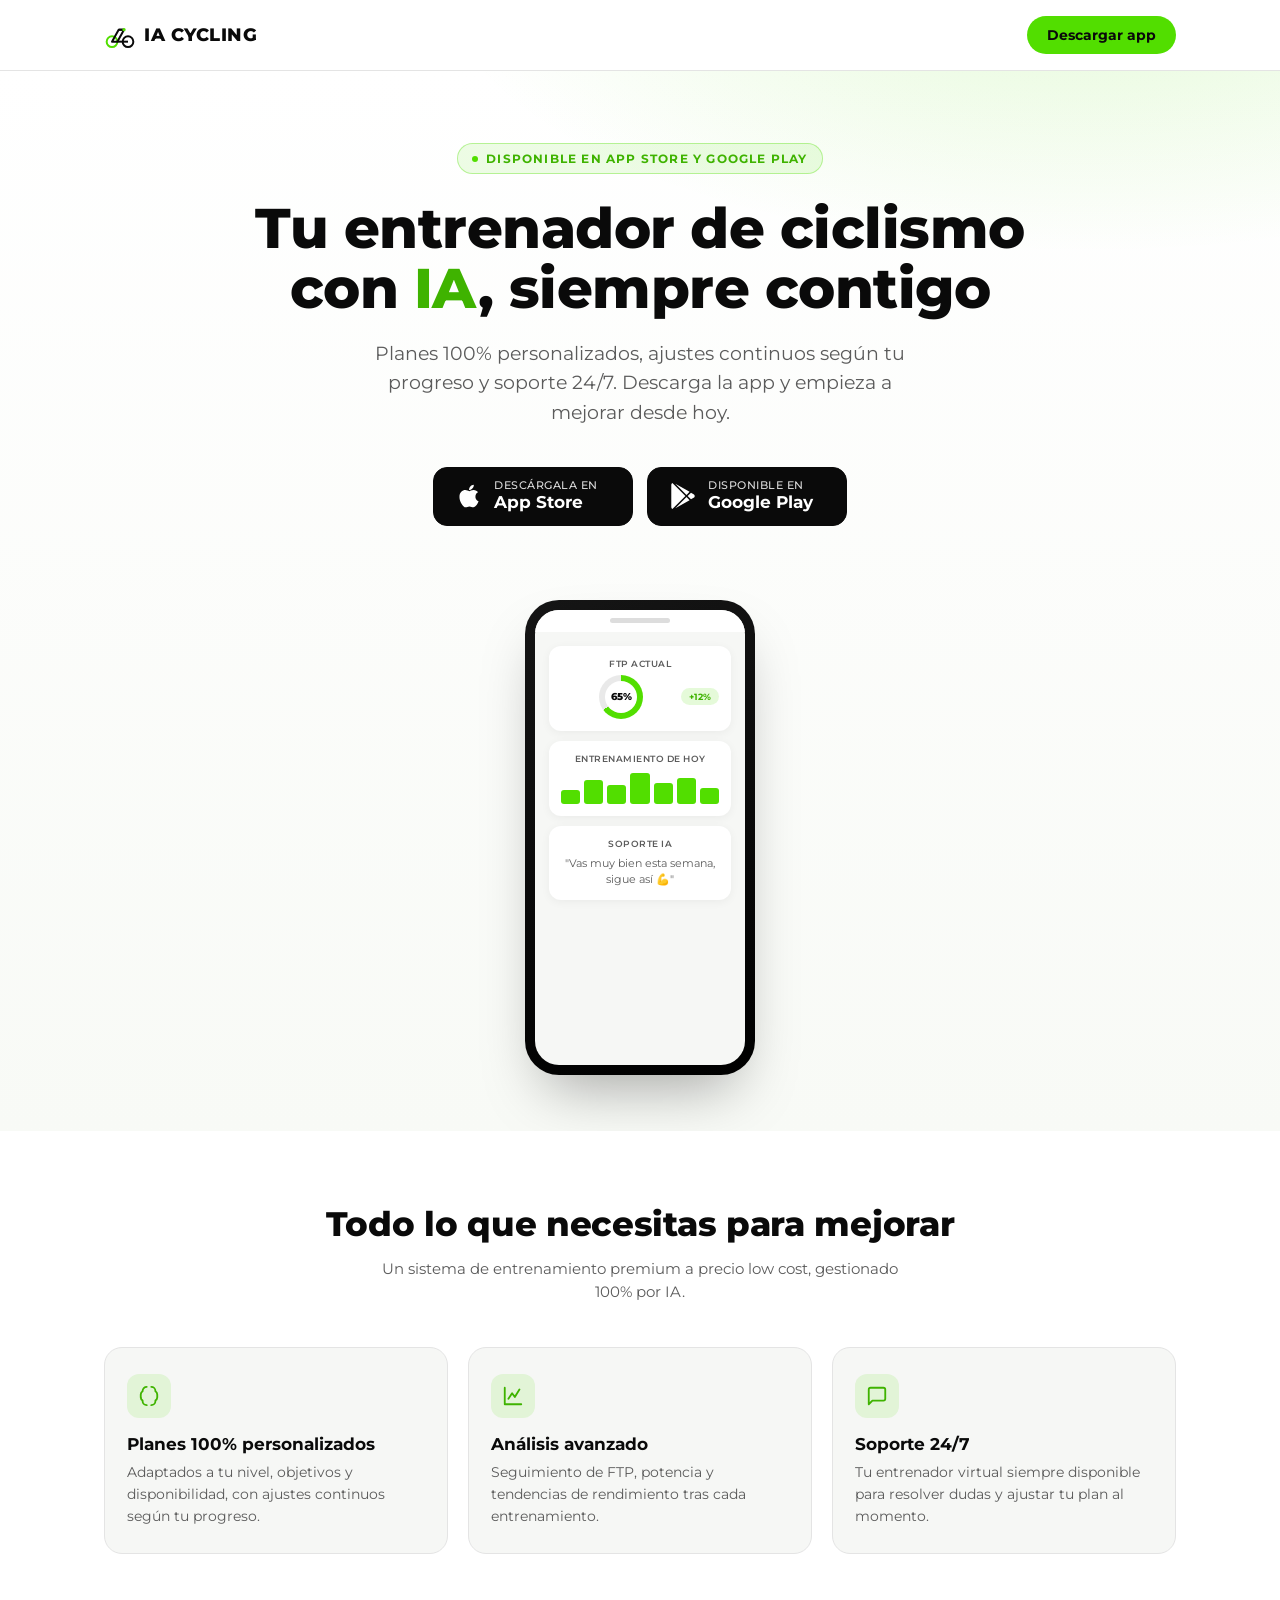
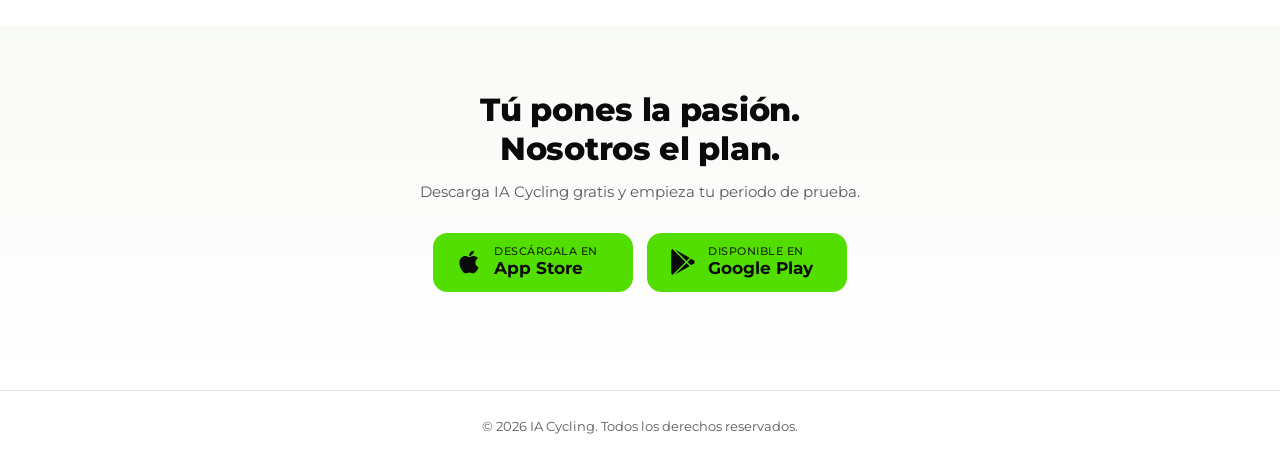
==== index.html @ 60f99b57 "Add files via upload" ====
<!DOCTYPE html>
<html lang="es">
<head>
<meta charset="UTF-8">
<meta name="viewport" content="width=device-width, initial-scale=1.0">
<title>IA Cycling — Descarga la app</title>
<meta name="description" content="Tu entrenador de ciclismo con IA, siempre contigo. Descarga IA Cycling en App Store o Google Play.">
<link rel="preconnect" href="https://fonts.googleapis.com">
<link rel="preconnect" href="https://fonts.gstatic.com" crossorigin>
<link href="https://fonts.googleapis.com/css2?family=Montserrat:wght@400;500;600;700;800;900&display=swap" rel="stylesheet">
<style>
  :root{
    --green:#52DE00;
    --green-dark:#3fb300;
    --black:#0a0a0a;
    --gray-900:#111111;
    --gray-600:#5b5b5b;
    --gray-300:#e4e4e4;
    --gray-100:#f6f7f5;
    --white:#ffffff;
  }
  *{box-sizing:border-box;margin:0;padding:0;}
  html{scroll-behavior:smooth;}
  body{
    font-family:'Montserrat',sans-serif;
    background:var(--white);
    color:var(--black);
    -webkit-font-smoothing:antialiased;
  }
  img{max-width:100%;display:block;}
  a{text-decoration:none;color:inherit;}

  .container{max-width:1120px;margin:0 auto;padding:0 24px;}

  /* Header */
  header{
    position:sticky;top:0;z-index:50;
    background:rgba(255,255,255,0.92);
    backdrop-filter:blur(10px);
    border-bottom:1px solid var(--gray-300);
  }
  .nav{display:flex;align-items:center;justify-content:space-between;padding:16px 24px;max-width:1120px;margin:0 auto;}
  .logo{display:flex;align-items:center;gap:8px;font-weight:800;font-size:18px;letter-spacing:0.5px;}
  .logo-icon{width:32px;height:32px;flex-shrink:0;}
  .nav-cta{
    background:var(--green);
    color:var(--black);
    font-weight:700;
    font-size:14px;
    padding:10px 20px;
    border-radius:999px;
    transition:transform .15s ease, box-shadow .15s ease;
  }
  .nav-cta:hover{transform:translateY(-1px);box-shadow:0 8px 20px rgba(82,222,0,.35);}

  /* Hero */
  .hero{
    position:relative;
    padding:72px 0 56px;
    overflow:hidden;
    background:
      radial-gradient(1100px 480px at 85% -10%, rgba(82,222,0,0.16), transparent 60%),
      linear-gradient(180deg, #ffffff 0%, #f8faf6 100%);
  }
  .hero-inner{max-width:1120px;margin:0 auto;padding:0 24px;text-align:center;}
  .eyebrow{
    display:inline-flex;align-items:center;gap:8px;
    font-size:12px;font-weight:700;letter-spacing:1.2px;text-transform:uppercase;
    color:var(--green-dark);
    background:rgba(82,222,0,0.1);
    border:1px solid rgba(82,222,0,0.35);
    padding:7px 14px;border-radius:999px;
    margin-bottom:24px;
  }
  .eyebrow-dot{width:6px;height:6px;border-radius:50%;background:var(--green);}
  h1{
    font-size:clamp(32px,5.2vw,56px);
    font-weight:800;
    line-height:1.08;
    letter-spacing:-0.5px;
    margin-bottom:20px;
  }
  h1 .accent{color:var(--green-dark);}
  .hero p.sub{
    font-size:clamp(15px,1.9vw,19px);
    color:var(--gray-600);
    max-width:560px;
    margin:0 auto 40px;
    line-height:1.55;
  }

  /* Store buttons */
  .store-row{
    display:flex;gap:14px;justify-content:center;flex-wrap:wrap;margin-bottom:18px;
  }
  .store-btn{
    display:flex;align-items:center;gap:12px;
    background:var(--black);
    color:var(--white);
    padding:12px 22px;
    border-radius:14px;
    min-width:200px;
    border:1px solid var(--black);
    transition:transform .15s ease, background .15s ease;
  }
  .store-btn:hover{transform:translateY(-2px);background:#1a1a1a;}
  .store-btn.recommended{
    background:var(--green);
    color:var(--black);
    border-color:var(--green);
  }
  .store-btn.recommended:hover{background:var(--green-dark);}
  .store-btn svg{width:26px;height:26px;flex-shrink:0;}
  .store-btn .store-text{text-align:left;line-height:1.2;}
  .store-btn .store-text small{display:block;font-size:10.5px;font-weight:500;opacity:.85;text-transform:uppercase;letter-spacing:.5px;}
  .store-btn .store-text strong{display:block;font-size:16.5px;font-weight:700;}

  .detect-note{
    font-size:13px;color:var(--gray-600);
    display:flex;align-items:center;justify-content:center;gap:6px;
  }
  .detect-note strong{color:var(--black);}

  /* Phone mock */
  .hero-visual{
    margin-top:56px;display:flex;justify-content:center;
  }
  .phone{
    width:230px;
    border-radius:34px;
    background:linear-gradient(160deg,#151515,#000);
    padding:10px;
    box-shadow:0 30px 60px -20px rgba(0,0,0,0.35);
  }
  .phone-screen{
    background:var(--gray-100);
    border-radius:24px;
    overflow:hidden;
    aspect-ratio:9/19.5;
    display:flex;flex-direction:column;
  }
  .phone-bar{height:22px;background:var(--white);display:flex;align-items:center;justify-content:center;}
  .phone-bar span{width:60px;height:5px;background:#ddd;border-radius:3px;}
  .phone-body{flex:1;padding:14px;display:flex;flex-direction:column;gap:10px;}
  .phone-card{background:var(--white);border-radius:12px;padding:12px;box-shadow:0 2px 10px rgba(0,0,0,.05);}
  .phone-card .label{font-size:9px;color:var(--gray-600);font-weight:600;text-transform:uppercase;letter-spacing:.5px;margin-bottom:6px;}
  .phone-card .ring{width:44px;height:44px;border-radius:50%;background:conic-gradient(var(--green) 65%, #e9e9e9 0);display:flex;align-items:center;justify-content:center;margin:0 auto;}
  .phone-card .ring-inner{width:32px;height:32px;border-radius:50%;background:var(--white);display:flex;align-items:center;justify-content:center;font-size:10px;font-weight:800;}
  .phone-bars{display:flex;align-items:end;gap:4px;height:34px;}
  .phone-bars i{flex:1;background:var(--green);border-radius:3px;display:block;}
  .phone-row{display:flex;justify-content:space-between;align-items:center;}
  .phone-pill{font-size:9px;font-weight:700;background:rgba(82,222,0,.15);color:var(--green-dark);padding:3px 8px;border-radius:999px;}

  /* Features */
  .features{padding:72px 0;background:var(--white);}
  .section-title{text-align:center;font-size:clamp(24px,3.4vw,34px);font-weight:800;margin-bottom:12px;letter-spacing:-0.3px;}
  .section-sub{text-align:center;color:var(--gray-600);max-width:520px;margin:0 auto 44px;font-size:15px;line-height:1.55;}
  .grid3{display:grid;grid-template-columns:repeat(3,1fr);gap:20px;}
  .card{
    background:var(--gray-100);
    border:1px solid var(--gray-300);
    border-radius:18px;
    padding:26px 22px;
    transition:transform .15s ease, box-shadow .15s ease;
  }
  .card:hover{transform:translateY(-4px);box-shadow:0 16px 32px -18px rgba(0,0,0,.18);}
  .card .icon{
    width:44px;height:44px;border-radius:12px;
    background:rgba(82,222,0,.12);
    display:flex;align-items:center;justify-content:center;
    margin-bottom:16px;
  }
  .card .icon svg{width:22px;height:22px;stroke:var(--green-dark);}
  .card h3{font-size:17px;font-weight:700;margin-bottom:8px;}
  .card p{font-size:14px;color:var(--gray-600);line-height:1.55;}

  /* Final CTA */
  .final-cta{
    padding:64px 0 80px;
    background:linear-gradient(180deg,#f8faf6 0%, #ffffff 100%);
    text-align:center;
  }
  .final-cta h2{font-size:clamp(24px,3.4vw,32px);font-weight:800;margin-bottom:14px;letter-spacing:-0.3px;}
  .final-cta p{color:var(--gray-600);font-size:15px;margin-bottom:32px;}

  footer{
    padding:28px 0;border-top:1px solid var(--gray-300);
    text-align:center;font-size:12.5px;color:var(--gray-600);
  }
  footer a{color:var(--gray-600);text-decoration:underline;text-underline-offset:2px;}

  @media (max-width:720px){
    .grid3{grid-template-columns:1fr;}
    .store-btn{min-width:0;flex:1 1 220px;}
  }
</style>
</head>
<body>

<header>
  <div class="nav">
    <div class="logo">
      <svg class="logo-icon" viewBox="0 0 48 48" fill="none" xmlns="http://www.w3.org/2000/svg">
        <circle cx="12" cy="34" r="8" stroke="#52DE00" stroke-width="3"/>
        <circle cx="36" cy="34" r="8" stroke="#0a0a0a" stroke-width="3"/>
        <path d="M12 34L22 16H30L20 34H12Z" stroke="#0a0a0a" stroke-width="3" stroke-linejoin="round"/>
        <path d="M22 16H30" stroke="#0a0a0a" stroke-width="3"/>
        <path d="M20 34H36" stroke="#0a0a0a" stroke-width="3"/>
        <circle cx="30" cy="16" r="2.5" fill="#52DE00"/>
      </svg>
      <span>IA&nbsp;CYCLING</span>
    </div>
    <a class="nav-cta" href="#descarga">Descargar app</a>
  </div>
</header>

<section class="hero">
  <div class="hero-inner">
    <span class="eyebrow"><span class="eyebrow-dot"></span>Disponible en App Store y Google Play</span>
    <h1>Tu entrenador de ciclismo<br>con <span class="accent">IA</span>, siempre contigo</h1>
    <p class="sub">Planes 100% personalizados, ajustes continuos según tu progreso y soporte 24/7. Descarga la app y empieza a mejorar desde hoy.</p>

    <div id="descarga" class="store-row">
      <a id="apple-btn" class="store-btn" href="https://apps.apple.com/us/app/ia-cycling/id6740517777" target="_blank" rel="noopener">
        <svg viewBox="0 0 384 512" fill="currentColor"><path d="M318.7 268.7c-.2-36.7 16.4-64.4 50-84.8-18.8-26.9-47.2-41.7-84.7-44.6-35.5-2.8-74.3 20.7-88.5 20.7-15 0-49.4-19.7-76.4-19.7C63.3 141.2 4 184.8 4 273.5q0 39.3 14.4 81.2c12.8 36.7 59 126.7 107.2 125.2 25.2-.6 43-17.9 75.8-17.9 31.8 0 48.3 17.9 76.4 17.9 48.6-.7 90.4-82.5 102.6-119.3-65.2-30.7-61.7-90-61.7-91.9zm-56.6-164.2c27.3-32.4 24.8-61.9 24-72.5-24.1 1.4-52 16.4-67.9 34.9-17.5 19.8-27.8 44.3-25.6 71.9 26.1 2 49.9-11.4 69.5-34.3z"/></svg>
        <span class="store-text"><small>Descárgala en</small><strong>App Store</strong></span>
      </a>
      <a id="google-btn" class="store-btn" href="https://play.google.com/store/apps/details?id=com.app.iacycling" target="_blank" rel="noopener">
        <svg viewBox="0 0 512 512" fill="currentColor"><path d="M325.3 234.3L104.6 13l280.8 161.2-60.1 60.1zM47 0C34 6.8 25.3 19.2 25.3 35.3v441.3c0 16.1 8.7 28.5 21.7 35.3l256.6-256L47 0zm425.2 225.6l-58.9-34.1-65.7 64.5 65.7 64.5 60.1-34.1c18-14.3 18-46.5-1.2-60.8zM104.6 499l280.8-161.2-60.1-60.1L104.6 499z"/></svg>
        <span class="store-text"><small>Disponible en</small><strong>Google Play</strong></span>
      </a>
    </div>
    <p class="detect-note" id="detect-note"></p>

    <div class="hero-visual">
      <div class="phone">
        <div class="phone-screen">
          <div class="phone-bar"><span></span></div>
          <div class="phone-body">
            <div class="phone-card">
              <div class="label">FTP actual</div>
              <div class="phone-row">
                <div class="ring"><div class="ring-inner">65%</div></div>
                <span class="phone-pill">+12%</span>
              </div>
            </div>
            <div class="phone-card">
              <div class="label">Entrenamiento de hoy</div>
              <div class="phone-bars">
                <i style="height:40%"></i><i style="height:70%"></i><i style="height:55%"></i>
                <i style="height:90%"></i><i style="height:60%"></i><i style="height:75%"></i><i style="height:45%"></i>
              </div>
            </div>
            <div class="phone-card">
              <div class="label">Soporte IA</div>
              <div style="font-size:11px;color:var(--gray-600);line-height:1.5;">"Vas muy bien esta semana, sigue así 💪"</div>
            </div>
          </div>
        </div>
      </div>
    </div>
  </div>
</section>

<section class="features">
  <div class="container">
    <h2 class="section-title">Todo lo que necesitas para mejorar</h2>
    <p class="section-sub">Un sistema de entrenamiento premium a precio low cost, gestionado 100% por IA.</p>
    <div class="grid3">
      <div class="card">
        <div class="icon"><svg viewBox="0 0 24 24" fill="none" stroke-width="2" stroke-linecap="round" stroke-linejoin="round"><path d="M9.5 2a4.5 4.5 0 0 0-4.5 4.5v.34A4.5 4.5 0 0 0 3 10.5v3A4.5 4.5 0 0 0 5 17v.5A4.5 4.5 0 0 0 9.5 22"/><path d="M14.5 2a4.5 4.5 0 0 1 4.5 4.5v.34A4.5 4.5 0 0 1 21 10.5v3A4.5 4.5 0 0 1 19 17v.5a4.5 4.5 0 0 1-4.5 4.5"/></svg></div>
        <h3>Planes 100% personalizados</h3>
        <p>Adaptados a tu nivel, objetivos y disponibilidad, con ajustes continuos según tu progreso.</p>
      </div>
      <div class="card">
        <div class="icon"><svg viewBox="0 0 24 24" fill="none" stroke-width="2" stroke-linecap="round" stroke-linejoin="round"><path d="M3 3v18h18"/><path d="M7 15l4-6 3 4 5-8"/></svg></div>
        <h3>Análisis avanzado</h3>
        <p>Seguimiento de FTP, potencia y tendencias de rendimiento tras cada entrenamiento.</p>
      </div>
      <div class="card">
        <div class="icon"><svg viewBox="0 0 24 24" fill="none" stroke-width="2" stroke-linecap="round" stroke-linejoin="round"><path d="M21 15a2 2 0 0 1-2 2H7l-4 4V5a2 2 0 0 1 2-2h14a2 2 0 0 1 2 2z"/></svg></div>
        <h3>Soporte 24/7</h3>
        <p>Tu entrenador virtual siempre disponible para resolver dudas y ajustar tu plan al momento.</p>
      </div>
    </div>
  </div>
</section>

<section class="final-cta">
  <div class="container">
    <h2>Tú pones la pasión.<br>Nosotros el plan.</h2>
    <p>Descarga IA Cycling gratis y empieza tu periodo de prueba.</p>
    <div class="store-row">
      <a class="store-btn recommended" href="https://apps.apple.com/us/app/ia-cycling/id6740517777" target="_blank" rel="noopener">
        <svg viewBox="0 0 384 512" fill="currentColor"><path d="M318.7 268.7c-.2-36.7 16.4-64.4 50-84.8-18.8-26.9-47.2-41.7-84.7-44.6-35.5-2.8-74.3 20.7-88.5 20.7-15 0-49.4-19.7-76.4-19.7C63.3 141.2 4 184.8 4 273.5q0 39.3 14.4 81.2c12.8 36.7 59 126.7 107.2 125.2 25.2-.6 43-17.9 75.8-17.9 31.8 0 48.3 17.9 76.4 17.9 48.6-.7 90.4-82.5 102.6-119.3-65.2-30.7-61.7-90-61.7-91.9zm-56.6-164.2c27.3-32.4 24.8-61.9 24-72.5-24.1 1.4-52 16.4-67.9 34.9-17.5 19.8-27.8 44.3-25.6 71.9 26.1 2 49.9-11.4 69.5-34.3z"/></svg>
        <span class="store-text"><small>Descárgala en</small><strong>App Store</strong></span>
      </a>
      <a class="store-btn recommended" href="https://play.google.com/store/apps/details?id=com.app.iacycling" target="_blank" rel="noopener">
        <svg viewBox="0 0 512 512" fill="currentColor"><path d="M325.3 234.3L104.6 13l280.8 161.2-60.1 60.1zM47 0C34 6.8 25.3 19.2 25.3 35.3v441.3c0 16.1 8.7 28.5 21.7 35.3l256.6-256L47 0zm425.2 225.6l-58.9-34.1-65.7 64.5 65.7 64.5 60.1-34.1c18-14.3 18-46.5-1.2-60.8zM104.6 499l280.8-161.2-60.1-60.1L104.6 499z"/></svg>
        <span class="store-text"><small>Disponible en</small><strong>Google Play</strong></span>
      </a>
    </div>
  </div>
</section>

<footer>
  <div class="container">
    &copy; <span id="year"></span> IA Cycling. Todos los derechos reservados.
  </div>
</footer>

<script>
  document.getElementById('year').textContent = new Date().getFullYear();

  // Deteccion de sistema operativo para resaltar la tienda correcta
  (function(){
    const ua = navigator.userAgent || navigator.vendor || window.opera;
    const isIOS = /iPad|iPhone|iPod/.test(ua) && !window.MSStream;
    const isAndroid = /android/i.test(ua);
    const note = document.getElementById('detect-note');
    const appleBtn = document.getElementById('apple-btn');
    const googleBtn = document.getElementById('google-btn');

    if(isIOS){
      appleBtn.classList.add('recommended');
      note.innerHTML = 'Hemos detectado que usas <strong>iPhone</strong> — te recomendamos App Store.';
    } else if(isAndroid){
      googleBtn.classList.add('recommended');
      note.innerHTML = 'Hemos detectado que usas <strong>Android</strong> — te recomendamos Google Play.';
    }
  })();
</script>

</body>
</html>
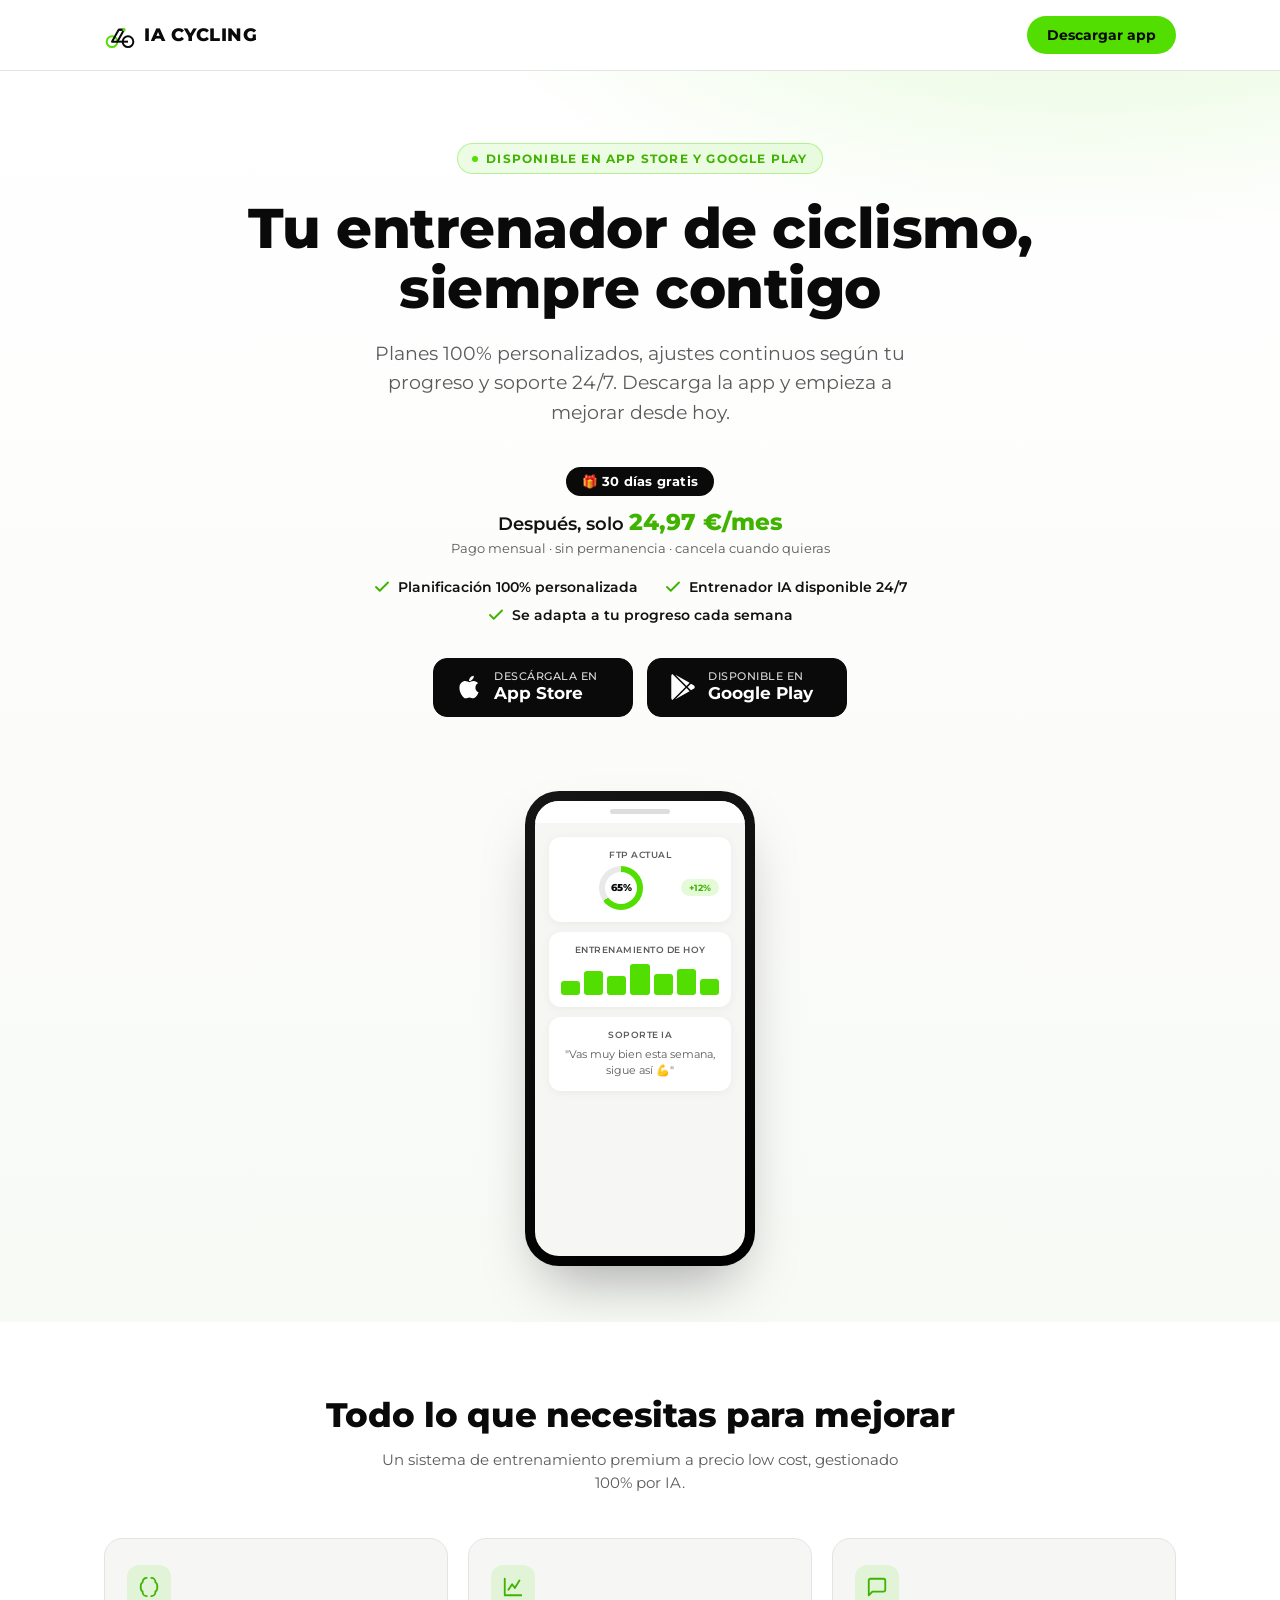
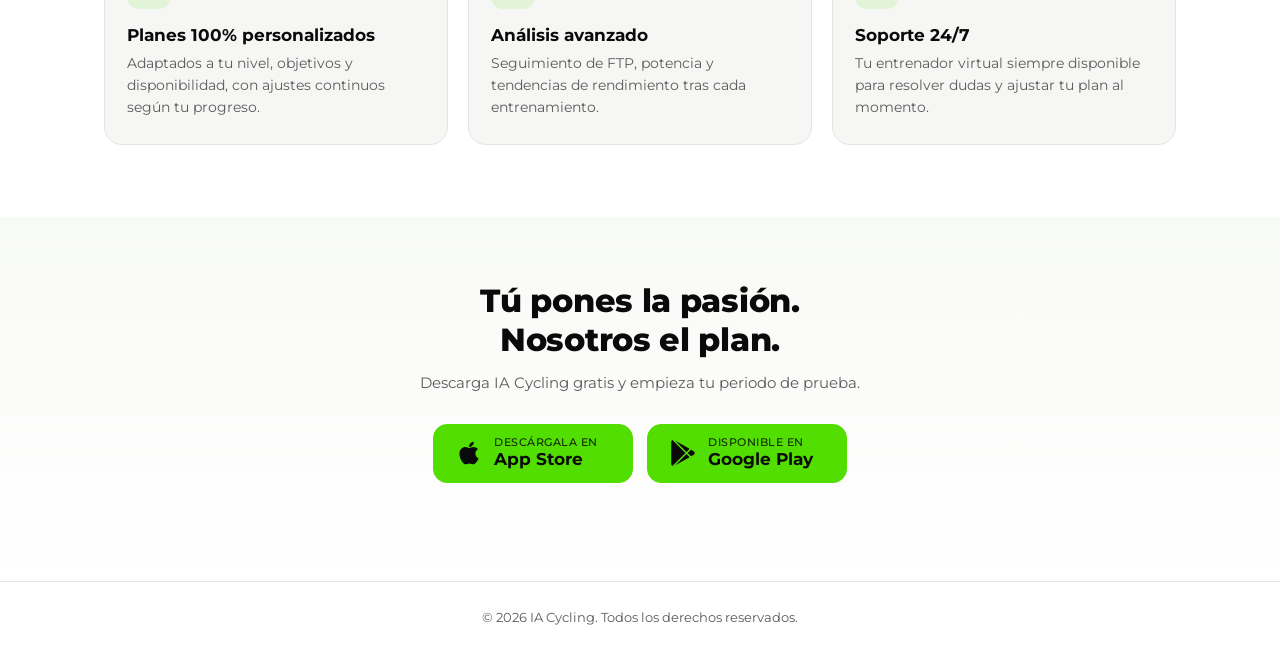
==== commit 563c3488: "Update hero copy: remove "con IA", add pricing and benefits" ====
--- a/index.html
+++ b/index.html
@@ -4,7 +4,7 @@
 <meta charset="UTF-8">
 <meta name="viewport" content="width=device-width, initial-scale=1.0">
 <title>IA Cycling — Descarga la app</title>
-<meta name="description" content="Tu entrenador de ciclismo con IA, siempre contigo. Descarga IA Cycling en App Store o Google Play.">
+<meta name="description" content="Tu entrenador de ciclismo, siempre contigo. Descarga IA Cycling en App Store o Google Play.">
 <link rel="preconnect" href="https://fonts.googleapis.com">
 <link rel="preconnect" href="https://fonts.gstatic.com" crossorigin>
 <link href="https://fonts.googleapis.com/css2?family=Montserrat:wght@400;500;600;700;800;900&display=swap" rel="stylesheet">
@@ -89,6 +89,32 @@
     line-height:1.55;
   }
 
+  /* Precio / prueba gratis */
+  .price-block{margin:0 auto 22px;}
+  .price-badge{
+    display:inline-block;
+    background:var(--black);
+    color:var(--white);
+    font-size:12.5px;font-weight:700;letter-spacing:.2px;
+    padding:7px 16px;border-radius:999px;
+    margin-bottom:12px;
+  }
+  .price-amount{font-size:18px;font-weight:600;color:var(--gray-900);margin-bottom:4px;}
+  .price-amount strong{color:var(--green-dark);font-size:23px;font-weight:800;}
+  .price-note{font-size:13px;color:var(--gray-600);}
+
+  /* Beneficios */
+  .benefits-list{
+    list-style:none;
+    display:flex;flex-wrap:wrap;justify-content:center;gap:10px 26px;
+    margin:22px auto 34px;max-width:640px;
+  }
+  .benefits-list li{
+    display:flex;align-items:center;gap:7px;
+    font-size:14px;font-weight:600;color:var(--gray-900);
+  }
+  .benefits-list li svg{width:18px;height:18px;flex-shrink:0;color:var(--green-dark);}
+
   /* Store buttons */
   .store-row{
     display:flex;gap:14px;justify-content:center;flex-wrap:wrap;margin-bottom:18px;
@@ -217,8 +243,20 @@
 <section class="hero">
   <div class="hero-inner">
     <span class="eyebrow"><span class="eyebrow-dot"></span>Disponible en App Store y Google Play</span>
-    <h1>Tu entrenador de ciclismo<br>con <span class="accent">IA</span>, siempre contigo</h1>
+    <h1>Tu entrenador de ciclismo,<br>siempre contigo</h1>
     <p class="sub">Planes 100% personalizados, ajustes continuos según tu progreso y soporte 24/7. Descarga la app y empieza a mejorar desde hoy.</p>
+
+    <div class="price-block">
+      <span class="price-badge">🎁 30 días gratis</span>
+      <p class="price-amount">Después, solo <strong>24,97&nbsp;€/mes</strong></p>
+      <p class="price-note">Pago mensual · sin permanencia · cancela cuando quieras</p>
+    </div>
+
+    <ul class="benefits-list">
+      <li><svg viewBox="0 0 24 24" fill="none" stroke="currentColor" stroke-width="2.5" stroke-linecap="round" stroke-linejoin="round"><path d="M20 6L9 17l-5-5"/></svg>Planificación 100% personalizada</li>
+      <li><svg viewBox="0 0 24 24" fill="none" stroke="currentColor" stroke-width="2.5" stroke-linecap="round" stroke-linejoin="round"><path d="M20 6L9 17l-5-5"/></svg>Entrenador IA disponible 24/7</li>
+      <li><svg viewBox="0 0 24 24" fill="none" stroke="currentColor" stroke-width="2.5" stroke-linecap="round" stroke-linejoin="round"><path d="M20 6L9 17l-5-5"/></svg>Se adapta a tu progreso cada semana</li>
+    </ul>
 
     <div id="descarga" class="store-row">
       <a id="apple-btn" class="store-btn" href="https://apps.apple.com/us/app/ia-cycling/id6740517777" target="_blank" rel="noopener">
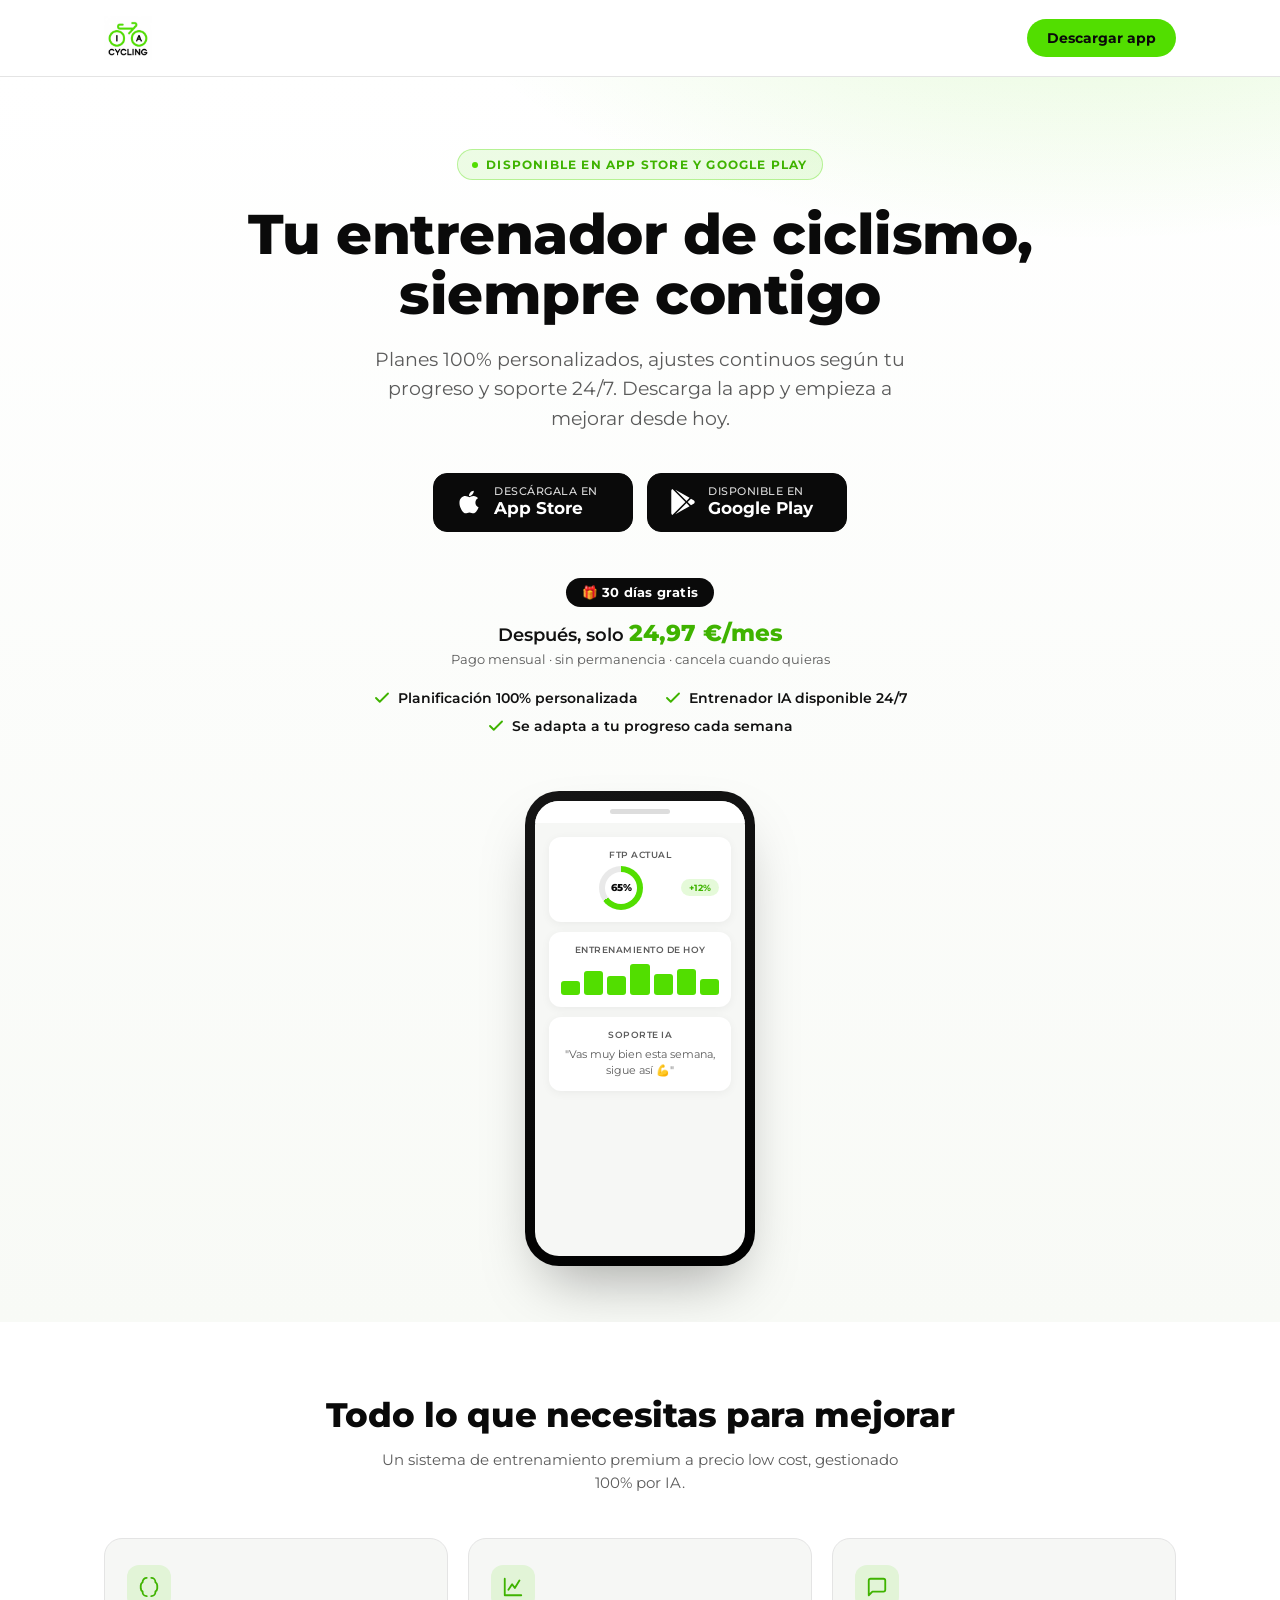
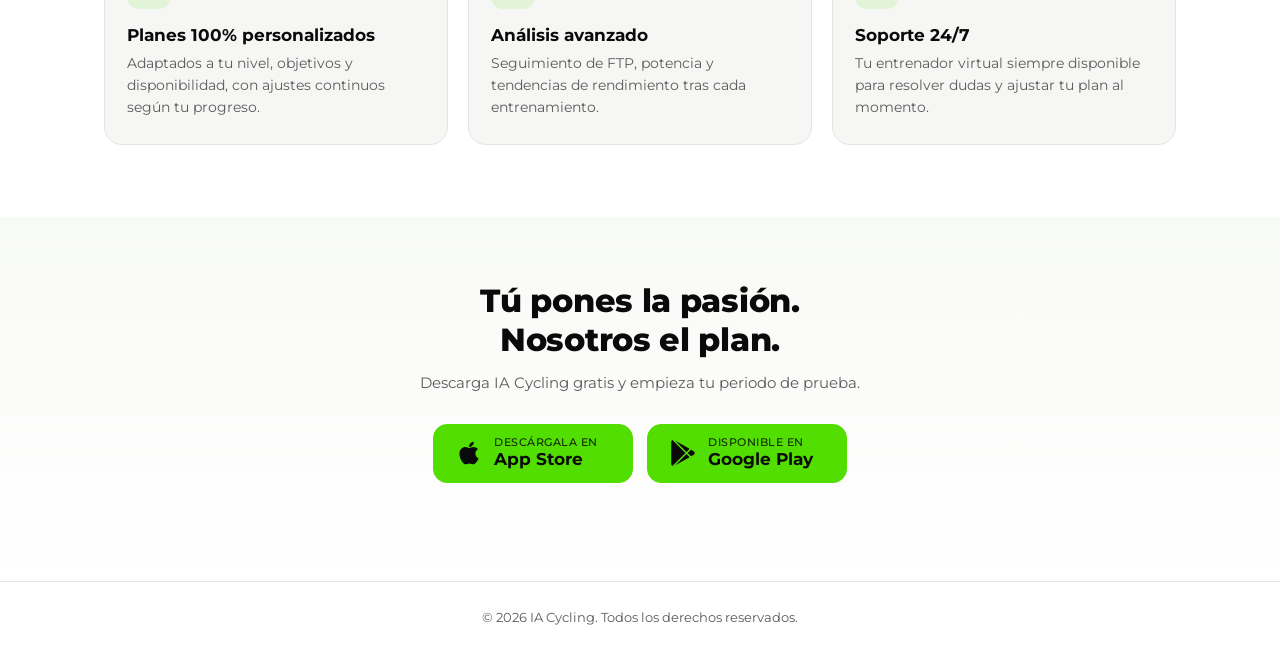
==== commit 4d328da0: "Add files via upload" ====
--- a/index.html
+++ b/index.html
@@ -8,6 +8,23 @@
 <link rel="preconnect" href="https://fonts.googleapis.com">
 <link rel="preconnect" href="https://fonts.gstatic.com" crossorigin>
 <link href="https://fonts.googleapis.com/css2?family=Montserrat:wght@400;500;600;700;800;900&display=swap" rel="stylesheet">
+<!-- Meta Pixel Code -->
+<script>
+!function(f,b,e,v,n,t,s)
+{if(f.fbq)return;n=f.fbq=function(){n.callMethod?
+n.callMethod.apply(n,arguments):n.queue.push(arguments)};
+if(!f._fbq)f._fbq=n;n.push=n;n.loaded=!0;n.version='2.0';
+n.queue=[];t=b.createElement(e);t.async=!0;
+t.src=v;s=b.getElementsByTagName(e)[0];
+s.parentNode.insertBefore(t,s)}(window, document,'script',
+'https://connect.facebook.net/en_US/fbevents.js');
+fbq('init', '1561308972395199');
+fbq('track', 'PageView');
+</script>
+<noscript><img height="1" width="1" style="display:none"
+src="https://www.facebook.com/tr?id=1561308972395199&ev=PageView&noscript=1"
+/></noscript>
+<!-- End Meta Pixel Code -->
 <style>
   :root{
     --green:#52DE00;
@@ -41,7 +58,7 @@
   }
   .nav{display:flex;align-items:center;justify-content:space-between;padding:16px 24px;max-width:1120px;margin:0 auto;}
   .logo{display:flex;align-items:center;gap:8px;font-weight:800;font-size:18px;letter-spacing:0.5px;}
-  .logo-icon{width:32px;height:32px;flex-shrink:0;}
+  .logo-icon{height:44px;width:auto;flex-shrink:0;display:block;}
   .nav-cta{
     background:var(--green);
     color:var(--black);
@@ -90,7 +107,7 @@
   }
 
   /* Precio / prueba gratis */
-  .price-block{margin:0 auto 22px;}
+  .price-block{margin:28px auto 22px;}
   .price-badge{
     display:inline-block;
     background:var(--black);
@@ -226,15 +243,7 @@
 <header>
   <div class="nav">
     <div class="logo">
-      <svg class="logo-icon" viewBox="0 0 48 48" fill="none" xmlns="http://www.w3.org/2000/svg">
-        <circle cx="12" cy="34" r="8" stroke="#52DE00" stroke-width="3"/>
-        <circle cx="36" cy="34" r="8" stroke="#0a0a0a" stroke-width="3"/>
-        <path d="M12 34L22 16H30L20 34H12Z" stroke="#0a0a0a" stroke-width="3" stroke-linejoin="round"/>
-        <path d="M22 16H30" stroke="#0a0a0a" stroke-width="3"/>
-        <path d="M20 34H36" stroke="#0a0a0a" stroke-width="3"/>
-        <circle cx="30" cy="16" r="2.5" fill="#52DE00"/>
-      </svg>
-      <span>IA&nbsp;CYCLING</span>
+      <img class="logo-icon" src="[data-uri]" alt="IA Cycling">
     </div>
     <a class="nav-cta" href="#descarga">Descargar app</a>
   </div>
@@ -245,18 +254,6 @@
     <span class="eyebrow"><span class="eyebrow-dot"></span>Disponible en App Store y Google Play</span>
     <h1>Tu entrenador de ciclismo,<br>siempre contigo</h1>
     <p class="sub">Planes 100% personalizados, ajustes continuos según tu progreso y soporte 24/7. Descarga la app y empieza a mejorar desde hoy.</p>
-
-    <div class="price-block">
-      <span class="price-badge">🎁 30 días gratis</span>
-      <p class="price-amount">Después, solo <strong>24,97&nbsp;€/mes</strong></p>
-      <p class="price-note">Pago mensual · sin permanencia · cancela cuando quieras</p>
-    </div>
-
-    <ul class="benefits-list">
-      <li><svg viewBox="0 0 24 24" fill="none" stroke="currentColor" stroke-width="2.5" stroke-linecap="round" stroke-linejoin="round"><path d="M20 6L9 17l-5-5"/></svg>Planificación 100% personalizada</li>
-      <li><svg viewBox="0 0 24 24" fill="none" stroke="currentColor" stroke-width="2.5" stroke-linecap="round" stroke-linejoin="round"><path d="M20 6L9 17l-5-5"/></svg>Entrenador IA disponible 24/7</li>
-      <li><svg viewBox="0 0 24 24" fill="none" stroke="currentColor" stroke-width="2.5" stroke-linecap="round" stroke-linejoin="round"><path d="M20 6L9 17l-5-5"/></svg>Se adapta a tu progreso cada semana</li>
-    </ul>
 
     <div id="descarga" class="store-row">
       <a id="apple-btn" class="store-btn" href="https://apps.apple.com/us/app/ia-cycling/id6740517777" target="_blank" rel="noopener">
@@ -269,6 +266,18 @@
       </a>
     </div>
     <p class="detect-note" id="detect-note"></p>
+
+    <div class="price-block">
+      <span class="price-badge">🎁 30 días gratis</span>
+      <p class="price-amount">Después, solo <strong>24,97&nbsp;€/mes</strong></p>
+      <p class="price-note">Pago mensual · sin permanencia · cancela cuando quieras</p>
+    </div>
+
+    <ul class="benefits-list">
+      <li><svg viewBox="0 0 24 24" fill="none" stroke="currentColor" stroke-width="2.5" stroke-linecap="round" stroke-linejoin="round"><path d="M20 6L9 17l-5-5"/></svg>Planificación 100% personalizada</li>
+      <li><svg viewBox="0 0 24 24" fill="none" stroke="currentColor" stroke-width="2.5" stroke-linecap="round" stroke-linejoin="round"><path d="M20 6L9 17l-5-5"/></svg>Entrenador IA disponible 24/7</li>
+      <li><svg viewBox="0 0 24 24" fill="none" stroke="currentColor" stroke-width="2.5" stroke-linecap="round" stroke-linejoin="round"><path d="M20 6L9 17l-5-5"/></svg>Se adapta a tu progreso cada semana</li>
+    </ul>
 
     <div class="hero-visual">
       <div class="phone">
@@ -367,6 +376,15 @@
       note.innerHTML = 'Hemos detectado que usas <strong>Android</strong> — te recomendamos Google Play.';
     }
   })();
+
+  // Evento de conversión: clic en cualquier botón de descarga (App Store / Google Play)
+  document.querySelectorAll('.store-btn').forEach(function(btn){
+    btn.addEventListener('click', function(){
+      if (typeof fbq === 'function') {
+        fbq('track', 'Lead');
+      }
+    });
+  });
 </script>
 
 </body>
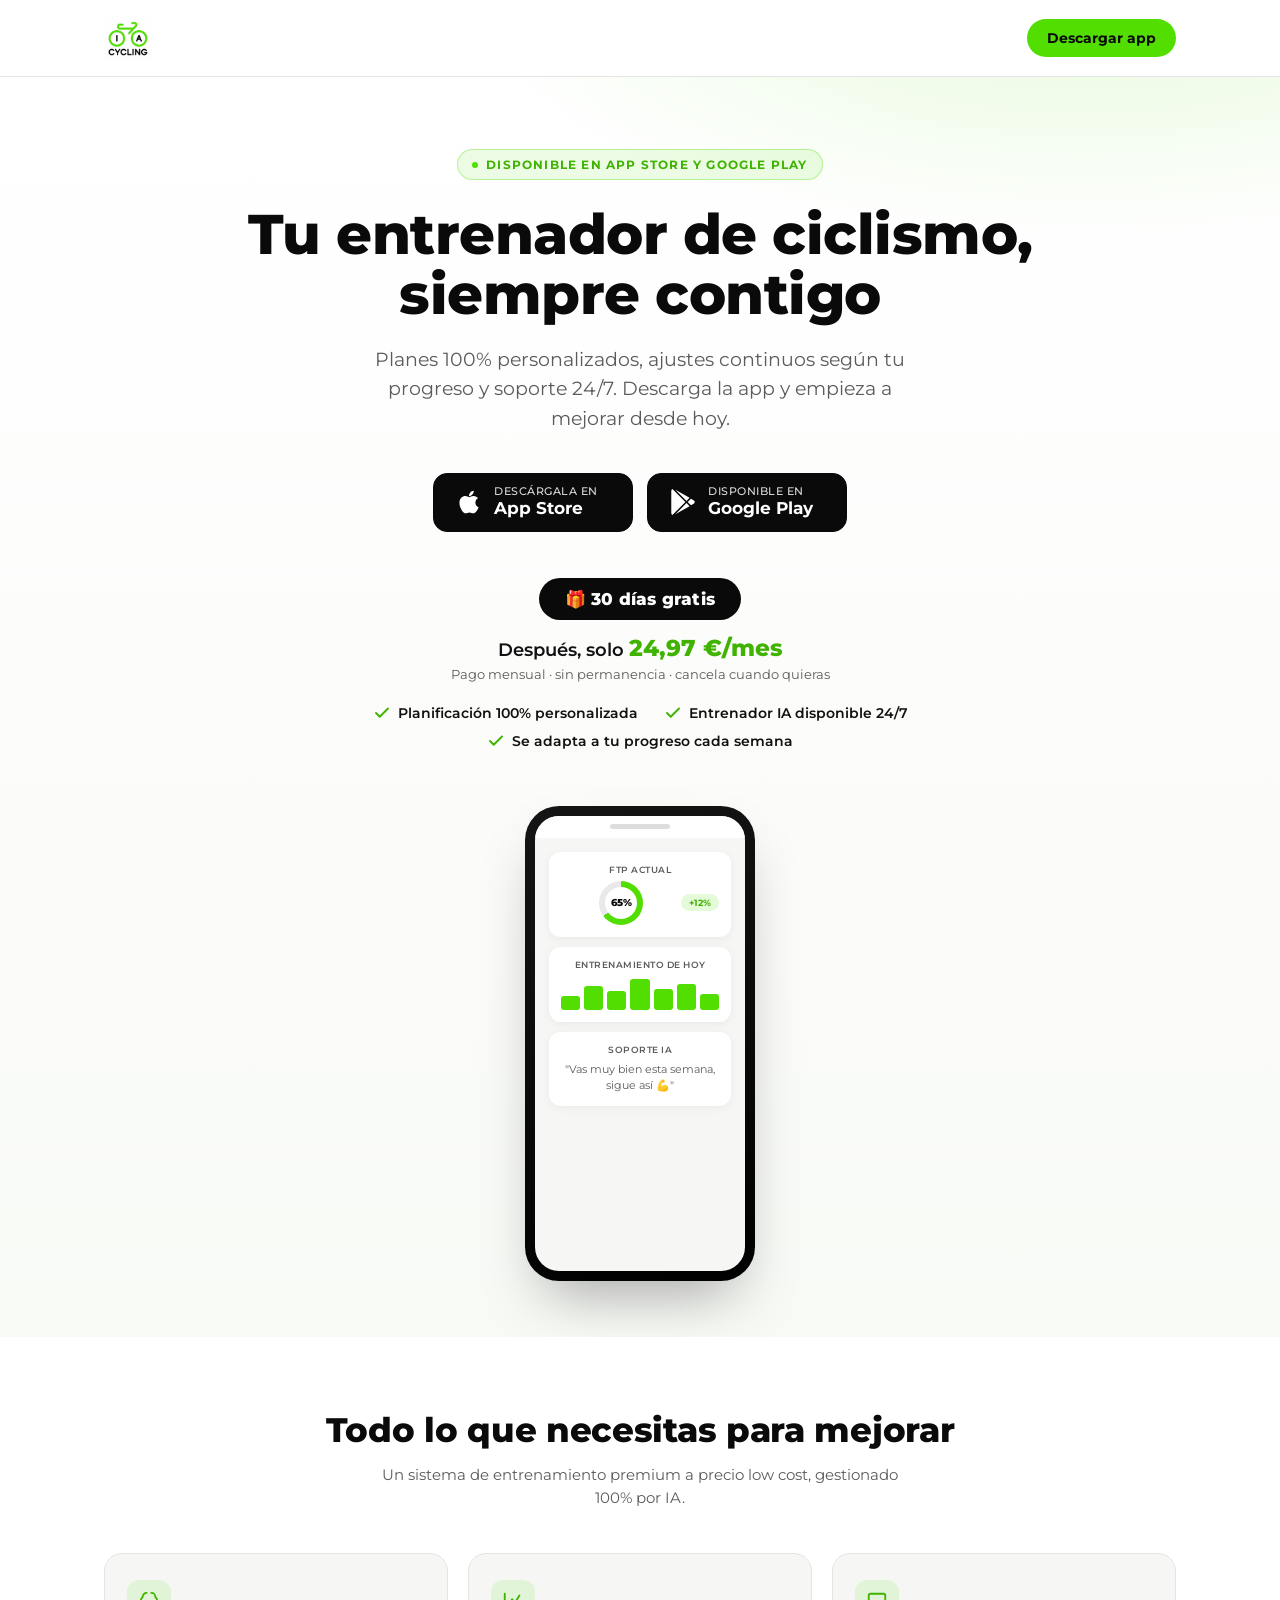
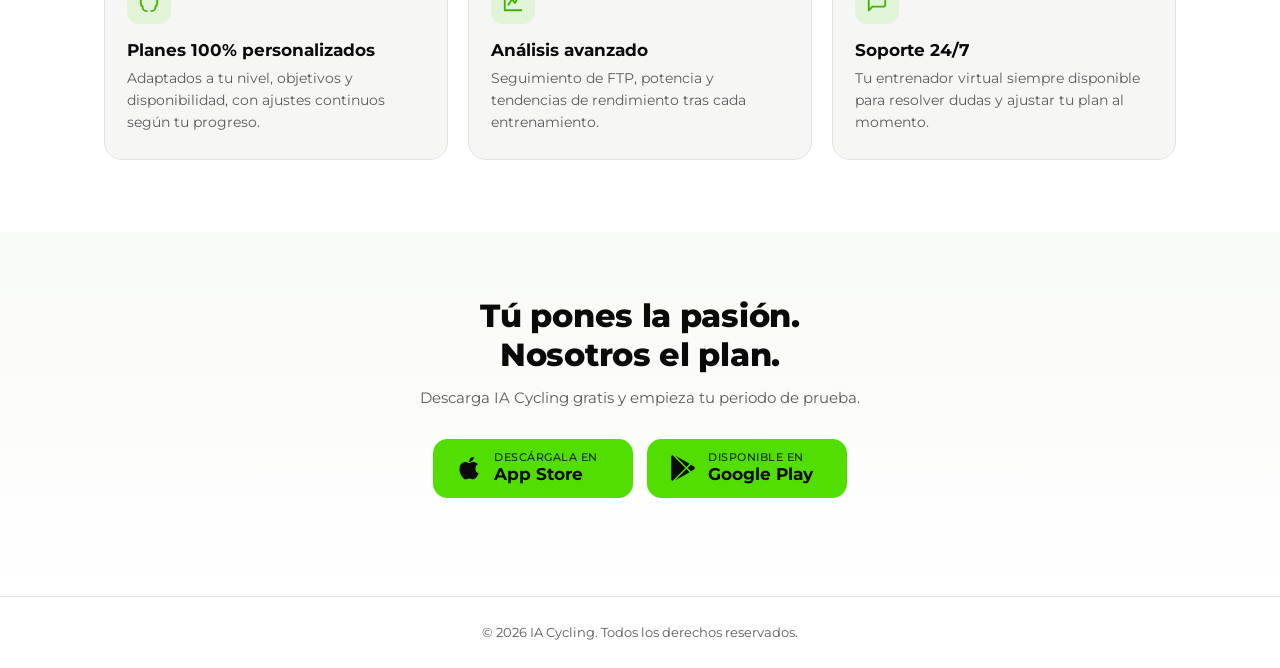
==== commit d13699f2: "Make free-trial badge larger and more visible" ====
--- a/index.html
+++ b/index.html
@@ -112,9 +112,9 @@
     display:inline-block;
     background:var(--black);
     color:var(--white);
-    font-size:12.5px;font-weight:700;letter-spacing:.2px;
-    padding:7px 16px;border-radius:999px;
-    margin-bottom:12px;
+    font-size:17px;font-weight:800;letter-spacing:.2px;
+    padding:11px 26px;border-radius:999px;
+    margin-bottom:14px;
   }
   .price-amount{font-size:18px;font-weight:600;color:var(--gray-900);margin-bottom:4px;}
   .price-amount strong{color:var(--green-dark);font-size:23px;font-weight:800;}
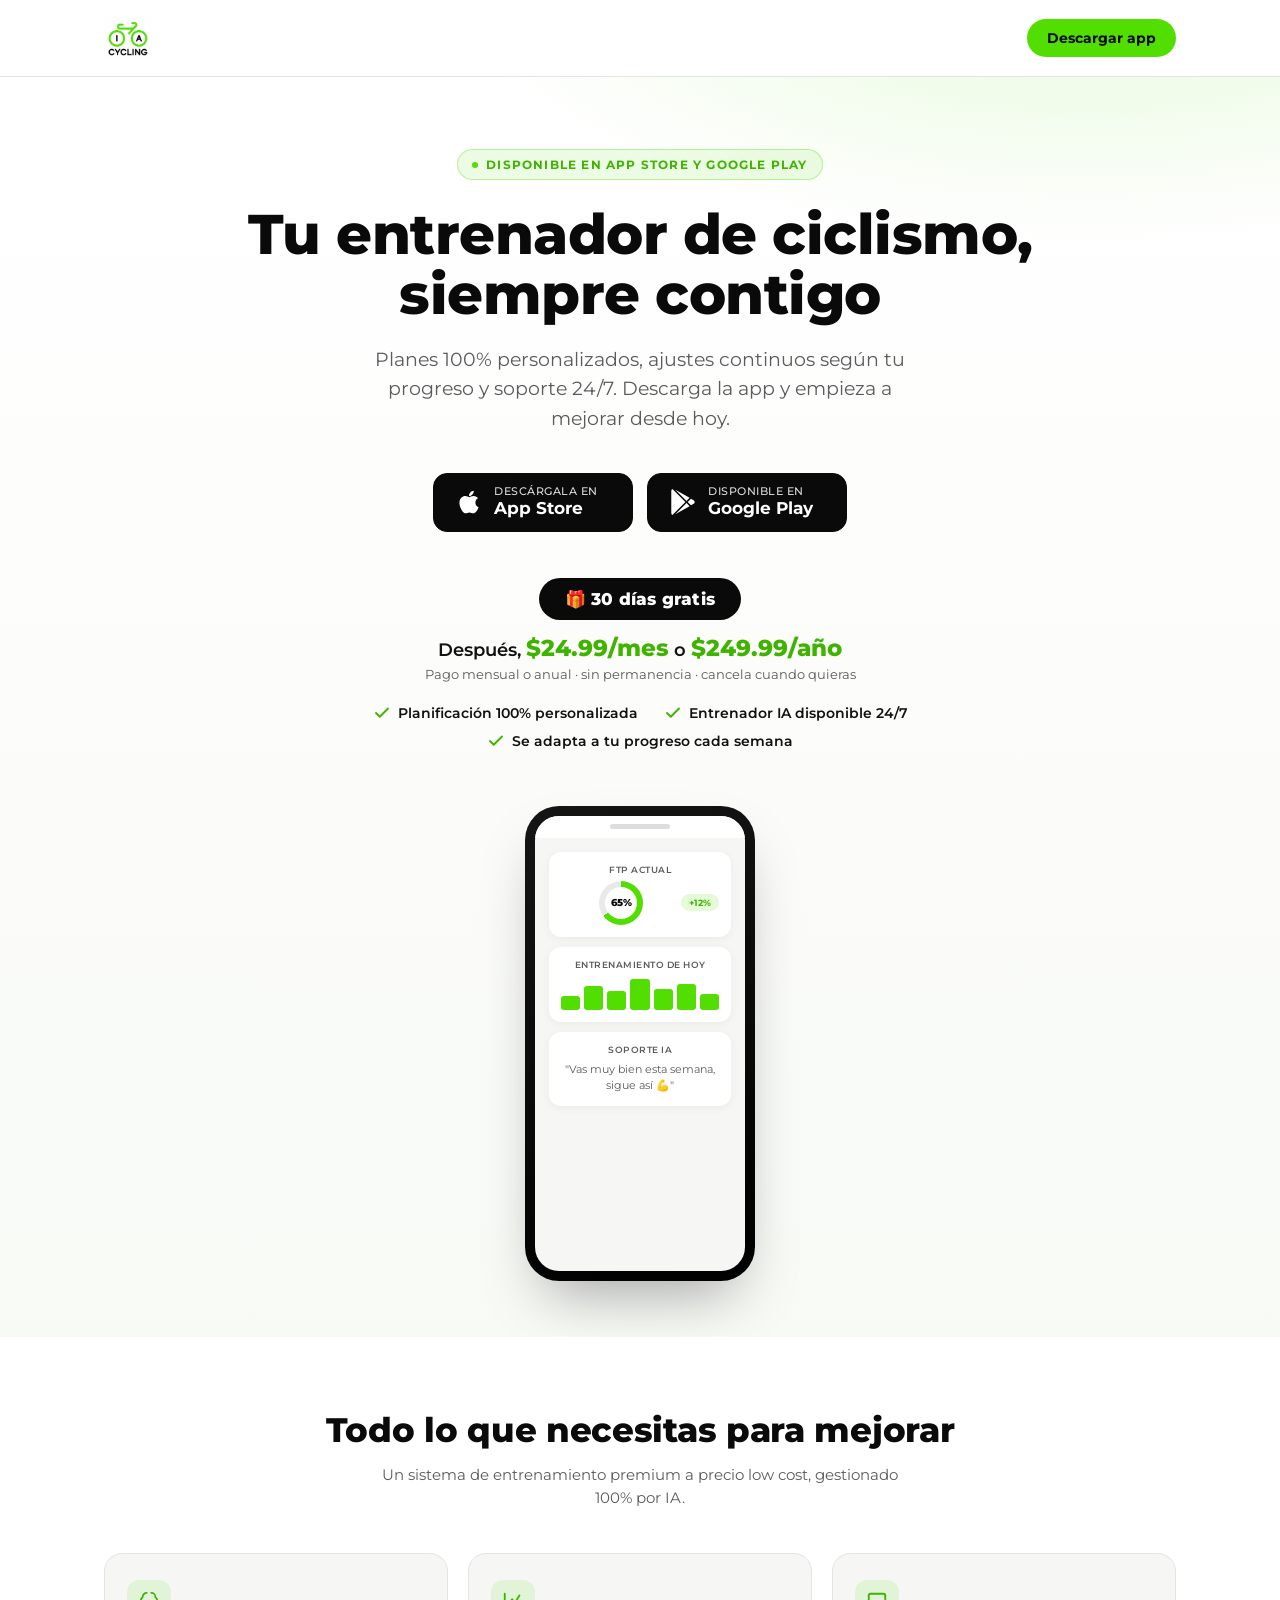
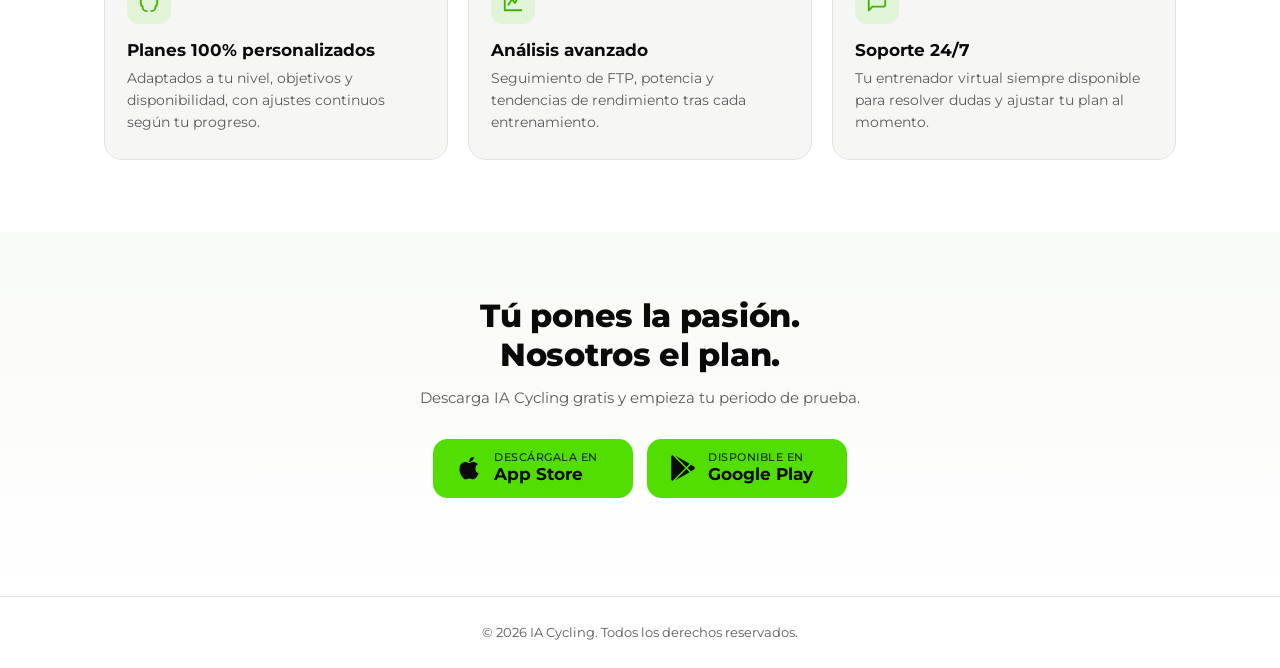
==== commit 2c09c930: "Update subscription pricing" ====
--- a/index.html
+++ b/index.html
@@ -269,8 +269,8 @@
 
     <div class="price-block">
       <span class="price-badge">🎁 30 días gratis</span>
-      <p class="price-amount">Después, solo <strong>24,97&nbsp;€/mes</strong></p>
-      <p class="price-note">Pago mensual · sin permanencia · cancela cuando quieras</p>
+      <p class="price-amount">Después, <strong>$24.99/mes</strong> o <strong>$249.99/año</strong></p>
+      <p class="price-note">Pago mensual o anual · sin permanencia · cancela cuando quieras</p>
     </div>
 
     <ul class="benefits-list">
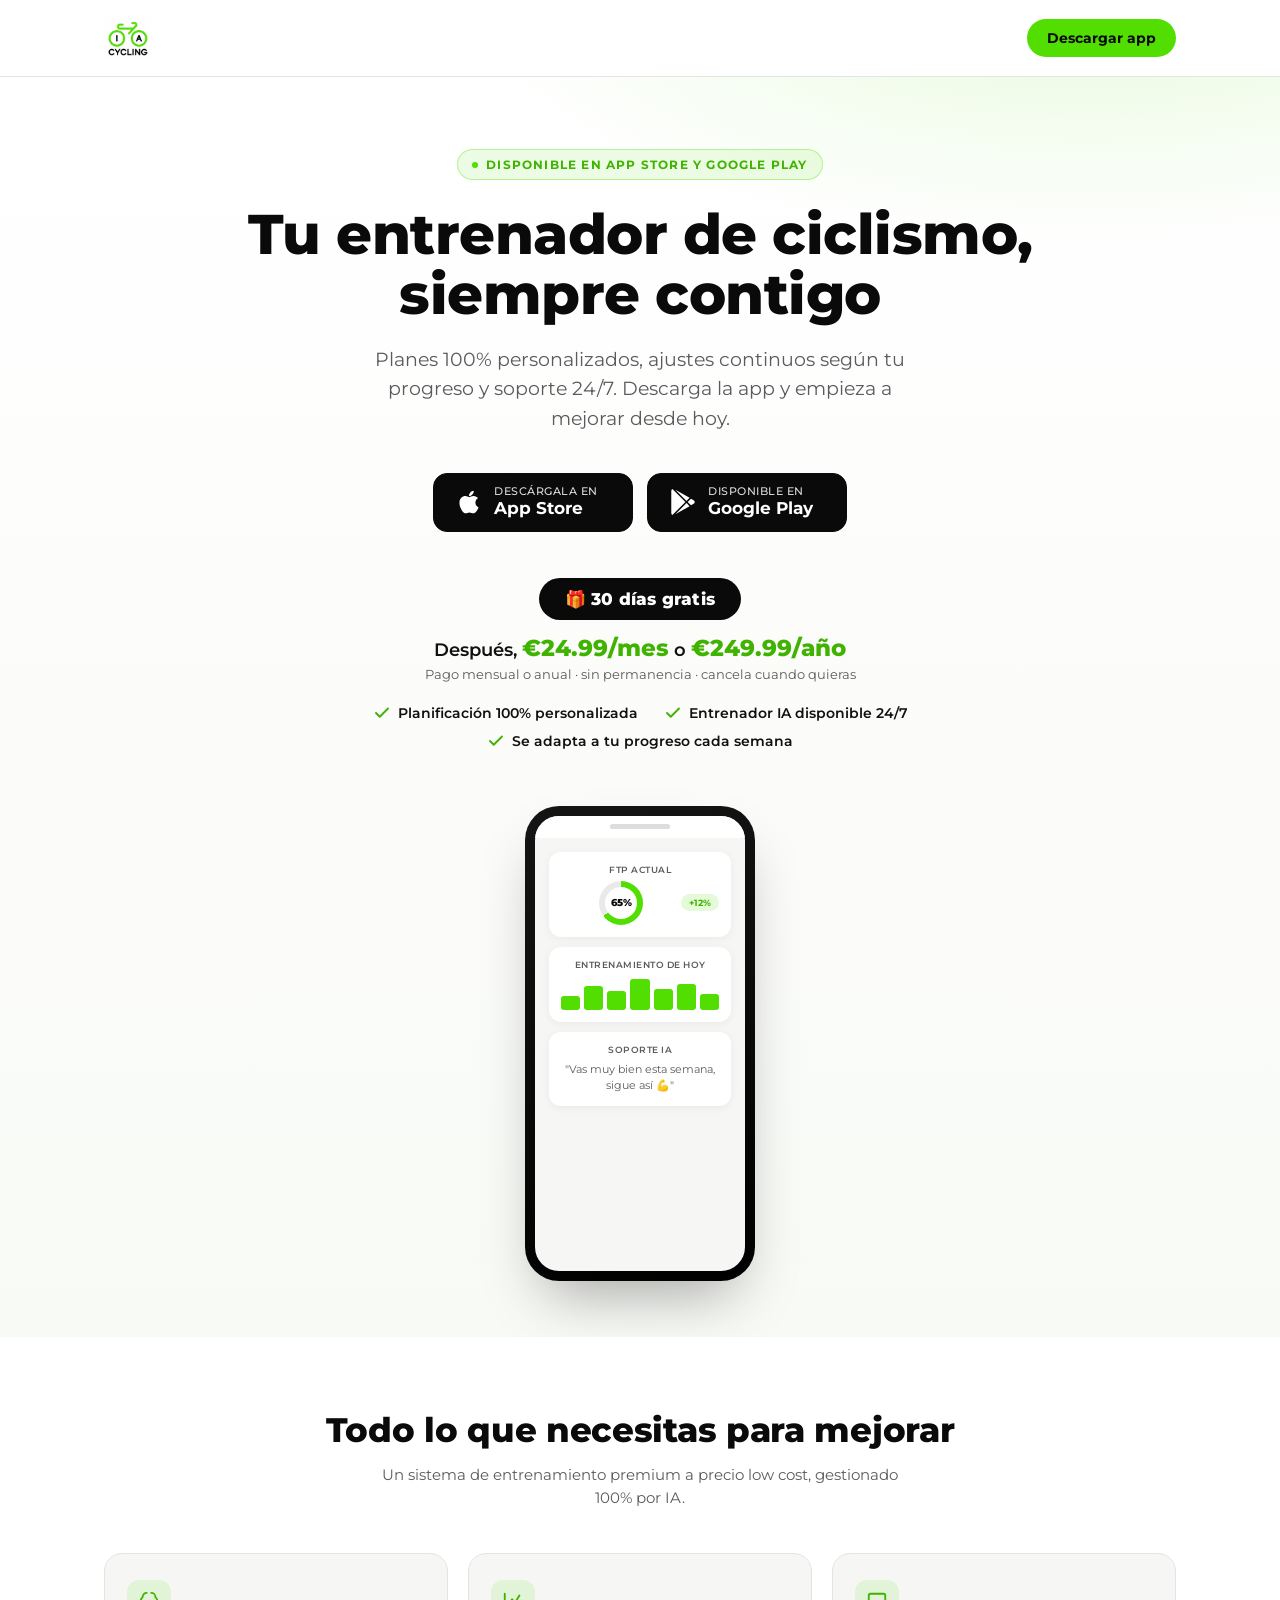
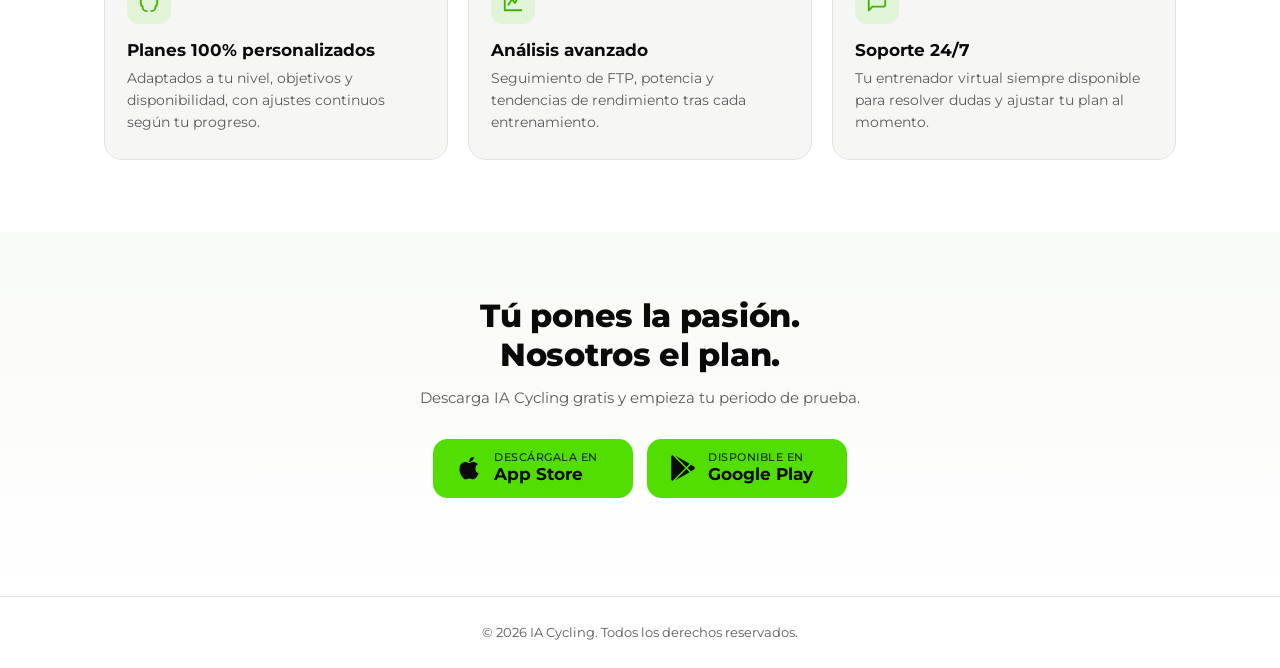
==== commit f3ec30b5: "chore: display subscription prices in EUR" ====
--- a/index.html
+++ b/index.html
@@ -269,7 +269,7 @@
 
     <div class="price-block">
       <span class="price-badge">🎁 30 días gratis</span>
-      <p class="price-amount">Después, <strong>$24.99/mes</strong> o <strong>$249.99/año</strong></p>
+      <p class="price-amount">Después, <strong>€24.99/mes</strong> o <strong>€249.99/año</strong></p>
       <p class="price-note">Pago mensual o anual · sin permanencia · cancela cuando quieras</p>
     </div>
 
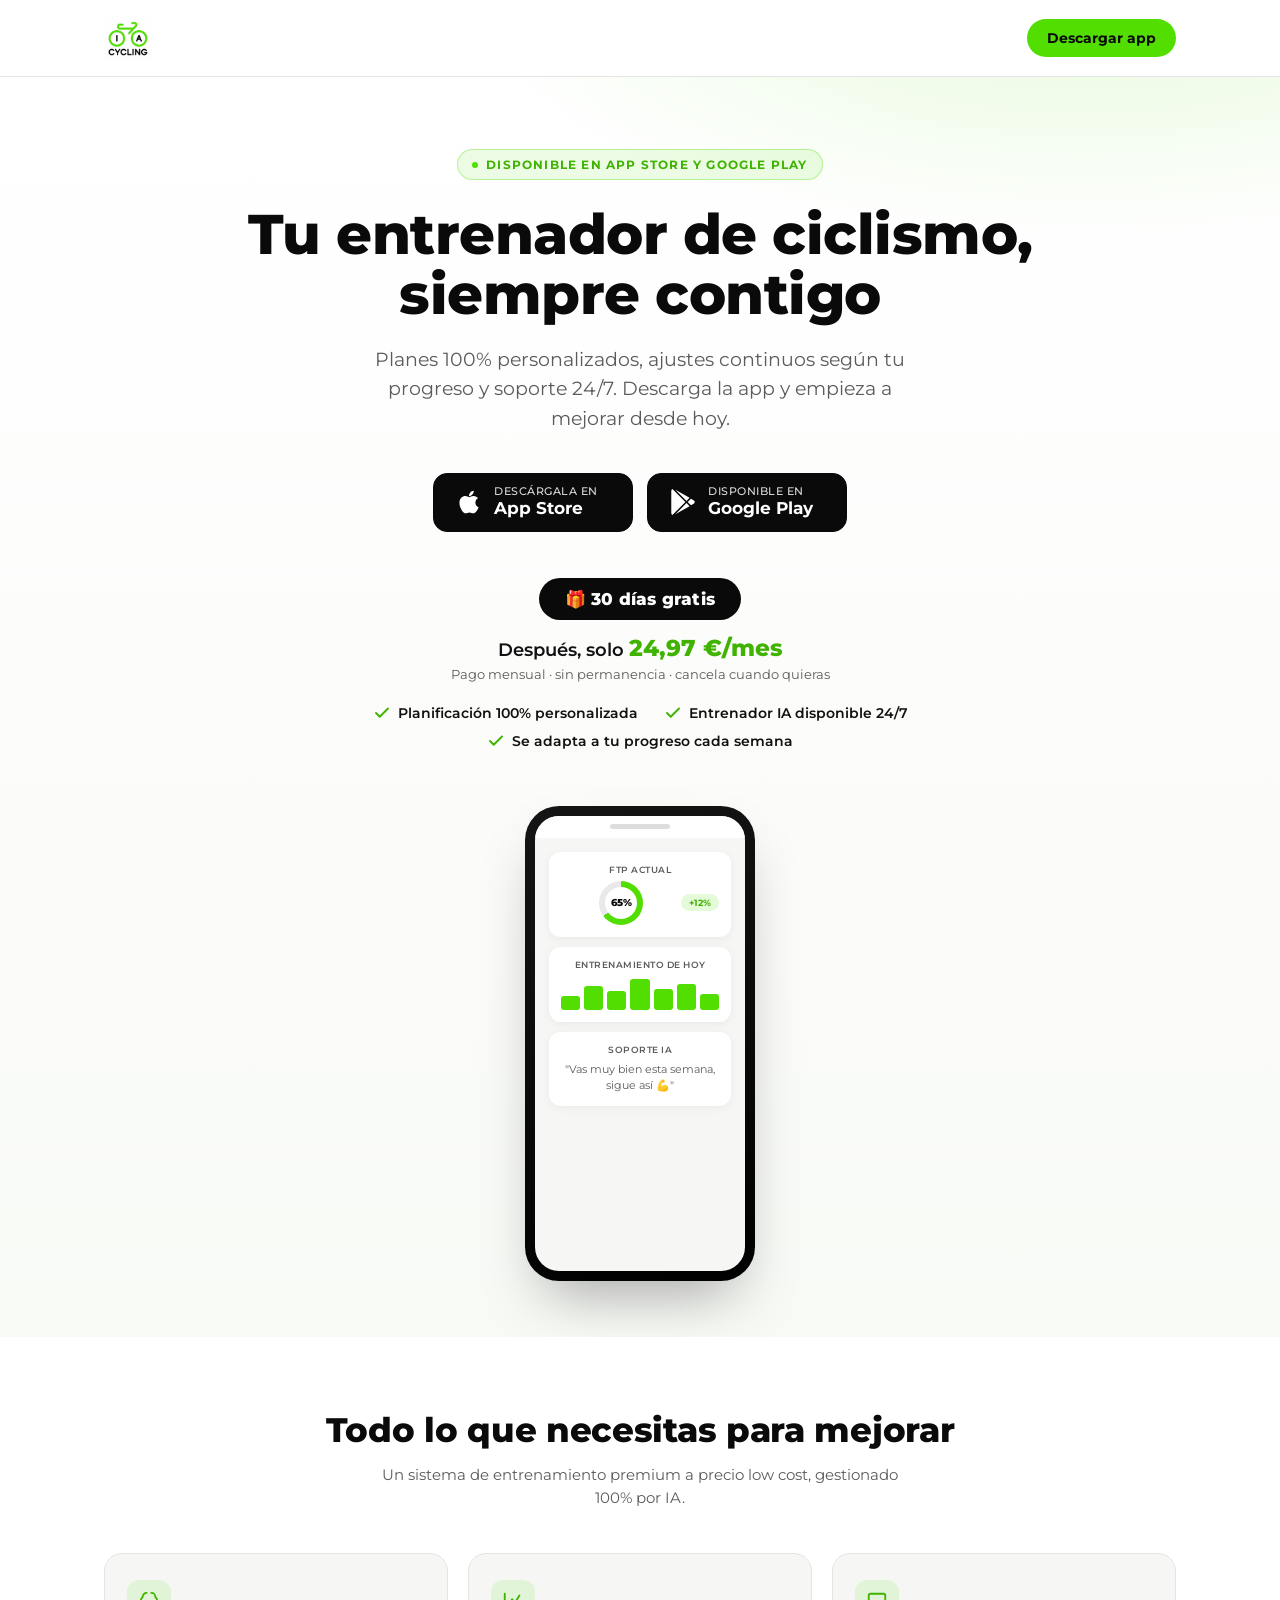
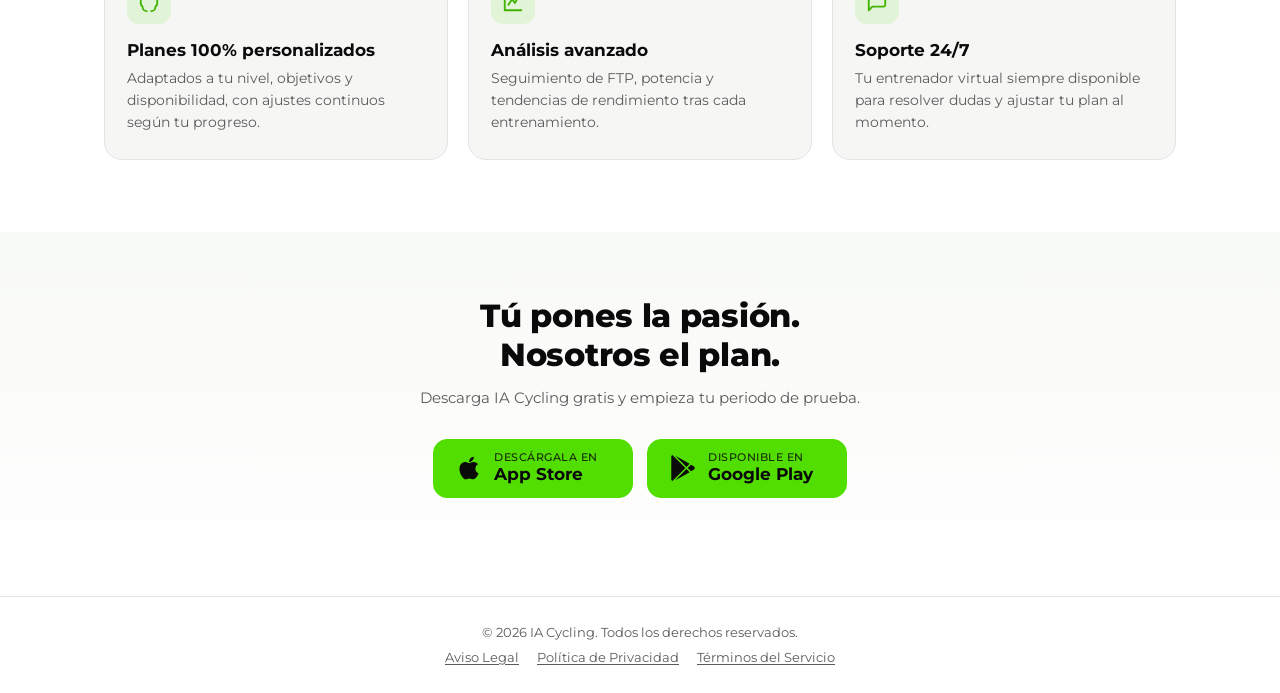
==== commit 43893ac2: "feat(web): publish versioned legal documents" ====
--- a/index.html
+++ b/index.html
@@ -231,6 +231,7 @@
     text-align:center;font-size:12.5px;color:var(--gray-600);
   }
   footer a{color:var(--gray-600);text-decoration:underline;text-underline-offset:2px;}
+  .footer-links{display:flex;justify-content:center;gap:10px 18px;flex-wrap:wrap;margin-top:10px;}
 
   @media (max-width:720px){
     .grid3{grid-template-columns:1fr;}
@@ -269,8 +270,8 @@
 
     <div class="price-block">
       <span class="price-badge">🎁 30 días gratis</span>
-      <p class="price-amount">Después, <strong>€24.99/mes</strong> o <strong>€249.99/año</strong></p>
-      <p class="price-note">Pago mensual o anual · sin permanencia · cancela cuando quieras</p>
+      <p class="price-amount">Después, solo <strong>24,97&nbsp;€/mes</strong></p>
+      <p class="price-note">Pago mensual · sin permanencia · cancela cuando quieras</p>
     </div>
 
     <ul class="benefits-list">
@@ -353,6 +354,11 @@
 <footer>
   <div class="container">
     &copy; <span id="year"></span> IA Cycling. Todos los derechos reservados.
+    <nav class="footer-links" aria-label="Documentos legales">
+      <a href="/legal">Aviso Legal</a>
+      <a href="/privacy">Política de Privacidad</a>
+      <a href="/terms">Términos del Servicio</a>
+    </nav>
   </div>
 </footer>
 
